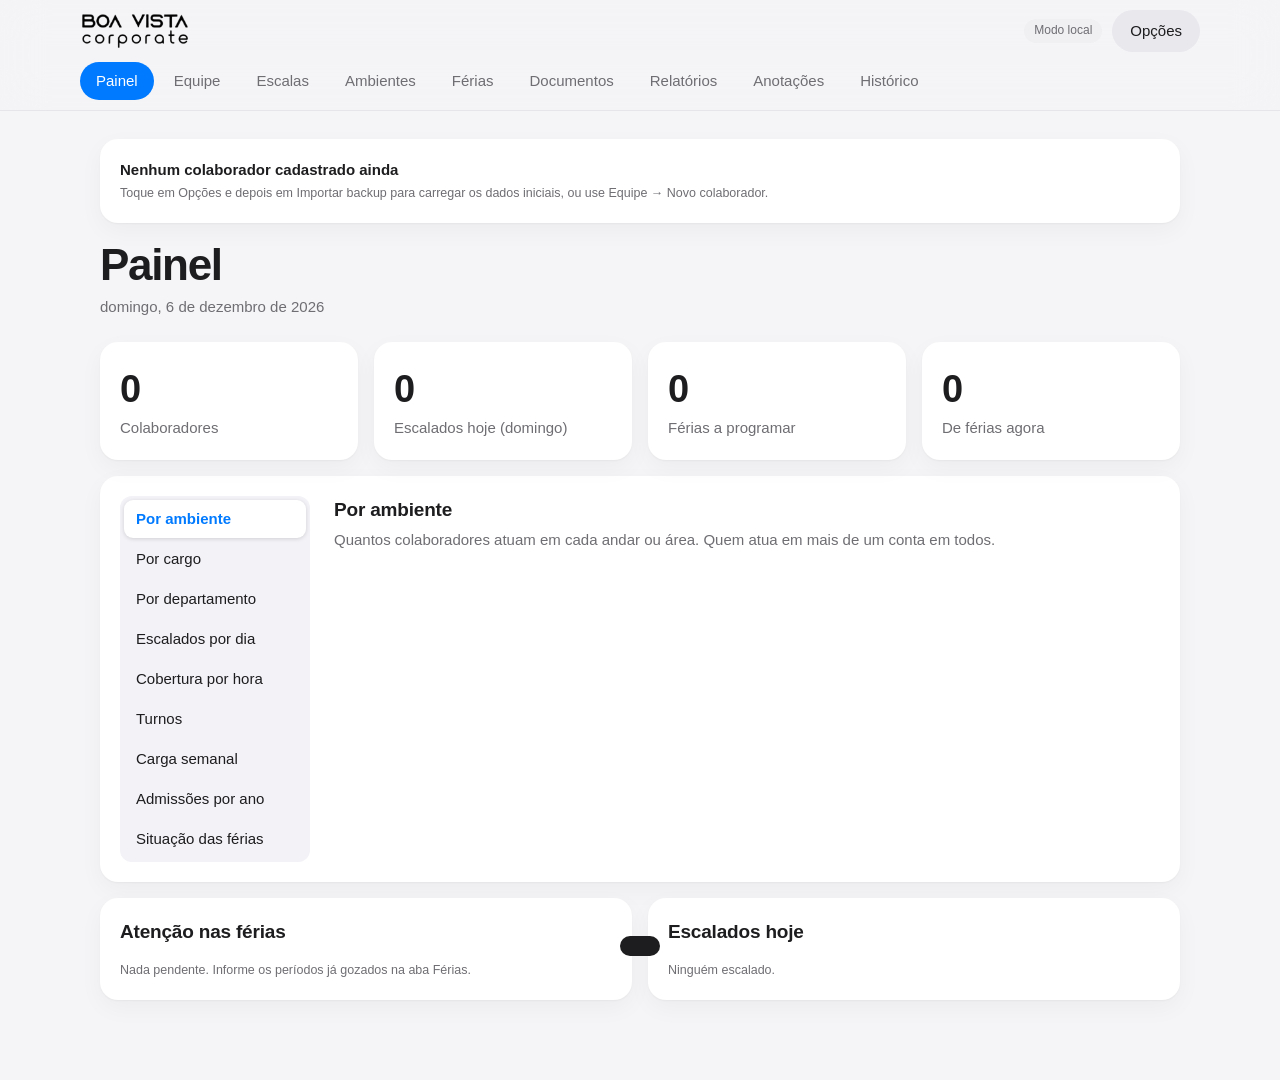
==== index.html @ d303cfd9 "Aplicativo Boa Vista Corporate · Equipe (PWA com sincronização) Painel de colaboradores, escalas, am" ====
<!doctype html>
<html lang="pt-BR">
<head>
<meta charset="utf-8">
<meta name="viewport" content="width=device-width,initial-scale=1,viewport-fit=cover">
<title>Boa Vista Corporate · Equipe</title>
<meta name="description" content="Colaboradores, escalas, férias e documentos do Boa Vista Corporate">
<meta name="theme-color" content="#f5f5f7">
<link rel="manifest" href="manifest.webmanifest">
<link rel="icon" href="assets/icon-192.png">
<link rel="apple-touch-icon" href="assets/apple-touch-icon.png">
<meta name="apple-mobile-web-app-capable" content="yes">
<meta name="mobile-web-app-capable" content="yes">
<meta name="apple-mobile-web-app-title" content="BV Equipe">
<meta name="apple-mobile-web-app-status-bar-style" content="default">
<link rel="stylesheet" href="css/app.css">
<script src="config.js"></script>
<script>if(window.BVC_CFG&&BVC_CFG.url&&BVC_CFG.key)document.documentElement.classList.add('lock')</script>
</head>
<body>
<div id="app">
<header>
<div class="top"><img src="assets/logo.png" alt="Boa Vista Corporate"><div class="tools" style="margin:0"><span id="sync" class="chip"></span><button class="b s" onclick="opcoes()">Opções</button></div></div>
<nav id="nav"></nav>
</header>
<main id="main"></main>
</div>
<input id="imp" type="file" accept=".json" hidden onchange="imp(this)">
<div id="sheet"></div>
<div id="toast"></div>
<script src="vendor/supabase.js"></script>
<script src="js/timbrado.js"></script>
<script src="js/docx.js"></script>
<script src="js/app.js"></script>
<script src="js/sync.js"></script>
</body>
</html>
---- css/app.css ----
:root{--bg:#f5f5f7;--ink:#1d1d1f;--mut:#6e6e73;--line:#e5e5ea;--g:#007aff;--gd:#1d1d1f;--go:#0062cc;--gl:#e5f1ff}
*{box-sizing:border-box;margin:0}
body{font:15px/1.47 -apple-system,BlinkMacSystemFont,"SF Pro Text","Segoe UI",Roboto,Helvetica,Arial,sans-serif;background:var(--bg);color:var(--ink);-webkit-font-smoothing:antialiased;padding-bottom:env(safe-area-inset-bottom)}
header{position:sticky;top:0;z-index:20;background:rgba(245,245,247,.82);backdrop-filter:saturate(180%) blur(22px);-webkit-backdrop-filter:saturate(180%) blur(22px);border-bottom:1px solid var(--line);padding:calc(10px + env(safe-area-inset-top)) 20px 10px}
.top{display:flex;align-items:center;justify-content:space-between;max-width:1120px;margin:auto;gap:12px}
.top img{height:38px}
nav{display:flex;gap:4px;max-width:1120px;margin:10px auto 0;overflow-x:auto;scrollbar-width:none}
nav button{border:0;background:transparent;font:inherit;font-weight:500;color:var(--mut);padding:8px 16px;border-radius:99px;cursor:pointer;white-space:nowrap;transition:background .25s,color .25s}
nav button:hover{background:#e8e8ed}
nav button.on{background:var(--g);color:#fff}
main{max-width:1120px;margin:auto;padding:28px 20px 80px}
main.in{animation:in .45s cubic-bezier(.2,.8,.2,1)}
@keyframes in{from{opacity:0;transform:translateY(10px)}to{opacity:1;transform:none}}
h1{font-size:clamp(30px,5vw,44px);font-weight:600;letter-spacing:-.03em;line-height:1.1}
h2{font-size:19px;font-weight:600;letter-spacing:-.01em;margin-bottom:12px}
.sub{color:var(--mut);margin:6px 0 24px}
.grid{display:grid;gap:16px}.g4{grid-template-columns:repeat(auto-fit,minmax(150px,1fr))}.g2{grid-template-columns:repeat(auto-fit,minmax(320px,1fr))}.g3{grid-template-columns:repeat(auto-fit,minmax(260px,1fr))}
.card{background:#fff;border-radius:18px;padding:20px;box-shadow:0 1px 2px rgba(0,0,0,.04),0 8px 24px rgba(0,0,0,.04);transition:transform .3s,box-shadow .3s}
.click{cursor:pointer}.click:hover{transform:translateY(-3px);box-shadow:0 12px 32px rgba(0,0,0,.09)}
.stat b{display:block;font-size:38px;font-weight:600;letter-spacing:-.03em}.stat span{color:var(--mut)}
.bar{margin:10px 0}.bar div:first-child{display:flex;justify-content:space-between;font-size:14px;margin-bottom:5px}
.bar i{display:block;height:8px;border-radius:9px;background:var(--gl)}.bar i u{display:block;height:100%;width:0;border-radius:9px;background:var(--g);transition:width .9s cubic-bezier(.2,.8,.2,1)}
.row{display:flex;align-items:center;gap:12px;padding:10px 0;border-top:1px solid var(--line)}.row:first-of-type{border-top:0}
.row .t{flex:1;min-width:0}.row small,small{color:var(--mut)}
.av{width:42px;height:42px;border-radius:50%;background:var(--gl);color:var(--go);display:grid;place-items:center;font-weight:600;flex:none}
.chip{display:inline-block;font-size:12px;font-weight:500;padding:3px 10px;border-radius:99px;background:#f0f0f3;color:var(--mut);white-space:nowrap}
.chip.g{background:var(--gl);color:var(--go)}.chip.o{background:#fff1dc;color:#a35d00}.chip.r{background:#ffe5e3;color:#b3261e}.chip.b{background:#e3f0ff;color:#0a58b5}
input,select,textarea{font:inherit;color:inherit;border:1px solid var(--line);background:#fff;border-radius:12px;padding:10px 12px;outline:0;transition:border .2s,box-shadow .2s;max-width:100%}
input:focus,select:focus,textarea:focus{border-color:var(--g);box-shadow:0 0 0 4px rgba(0,122,255,.25)}
button.b{font:inherit;font-weight:500;border:0;border-radius:99px;padding:10px 18px;cursor:pointer;background:var(--g);color:#fff;transition:transform .2s,filter .2s}
button.b:hover{filter:brightness(1.05)}button.b:active{transform:scale(.96)}
button.b.s{background:#e8e8ed;color:var(--ink)}button.b.d{background:#ffe5e3;color:#b3261e}
.tools{display:flex;gap:10px;flex-wrap:wrap;margin-bottom:18px;align-items:center}.tools input[type=search]{flex:1;min-width:180px}
table{width:100%;border-collapse:collapse;font-size:14px}th,td{text-align:left;padding:10px 8px;border-top:1px solid var(--line);white-space:nowrap}th{color:var(--mut);font-weight:500;border:0}
.wrap{overflow-x:auto}
.ov{position:fixed;inset:0;background:rgba(0,0,0,.35);backdrop-filter:blur(6px);z-index:50;display:flex;align-items:flex-end;justify-content:center;animation:fade .25s}
.md{background:#fff;width:min(680px,100%);max-height:92vh;overflow:auto;border-radius:26px 26px 0 0;padding:24px;animation:up .4s cubic-bezier(.2,.8,.2,1)}
@media(min-width:700px){.ov{align-items:center}.md{border-radius:26px}}
@keyframes fade{from{opacity:0}}@keyframes up{from{transform:translateY(40px) scale(.97);opacity:0}}
.f{display:grid;grid-template-columns:repeat(auto-fit,minmax(180px,1fr));gap:12px;margin:14px 0}.f label{display:flex;flex-direction:column;gap:4px;font-size:13px;color:var(--mut)}
.dr{display:flex;align-items:center;gap:6px;flex-wrap:wrap;padding:6px 0;border-top:1px solid var(--line)}.dr label{width:84px;font-size:14px}.dr input[type=time]{width:124px;padding:6px 8px}
.chips{display:flex;gap:8px;flex-wrap:wrap;margin-bottom:16px}.chips .chip button{border:0;background:none;cursor:pointer;color:inherit;margin-left:4px}
.nt{display:grid;grid-template-columns:260px 1fr;gap:16px}@media(max-width:800px){.nt{grid-template-columns:1fr}}
.fo{padding:8px 12px;border-radius:12px;cursor:pointer;display:flex;justify-content:space-between;transition:background .2s}.fo:hover{background:#f0f0f3}.fo.on{background:var(--gl);color:var(--go);font-weight:500}
pre.paper{white-space:pre-wrap;font:13px/1.6 ui-monospace,Menlo,monospace;background:#fff;border-radius:22px;padding:24px;overflow:auto}
#sheet{display:none;padding:20px}#sheet img{height:50px}#sheet pre{font:12px/1.5 ui-monospace,monospace;white-space:pre-wrap}
#toast{position:fixed;left:50%;bottom:24px;transform:translate(-50%,80px);background:var(--gd);color:#fff;padding:10px 20px;border-radius:99px;transition:transform .4s;z-index:99}#toast.on{transform:translate(-50%,0)}
@media print{#app{display:none!important}#sheet{display:block!important}body{background:#fff}}
@media(prefers-reduced-motion:reduce){*{animation:none!important;transition:none!important}}
:focus-visible{outline:3px solid var(--g);outline-offset:2px}
.pick{position:relative}.pick input{position:absolute;opacity:0;inset:0;width:100%;height:100%;margin:0;cursor:pointer}.pick span{display:inline-block;padding:7px 14px;border-radius:99px;background:#f2f2f7;color:var(--ink);font-size:14px;transition:background .2s,color .2s,transform .15s}.pick:hover span{background:#e5e5ea}.pick input:checked+span{background:var(--g);color:#fff}.pick input:focus-visible+span{outline:3px solid rgba(0,122,255,.4);outline-offset:2px}.pick input:active+span{transform:scale(.95)}
.ch{display:grid;grid-template-columns:190px 1fr;gap:24px}@media(max-width:760px){.ch{grid-template-columns:1fr}.sg{flex-direction:row!important;overflow-x:auto}}
.sg{display:flex;flex-direction:column;gap:2px;background:#f2f2f7;padding:4px;border-radius:12px;align-self:start}.sg button{border:0;background:transparent;font:inherit;text-align:left;padding:8px 12px;border-radius:9px;cursor:pointer;color:var(--ink);transition:background .25s,color .25s,box-shadow .25s;white-space:nowrap}.sg button.on{background:#fff;box-shadow:0 1px 4px rgba(0,0,0,.14);font-weight:600;color:var(--g)}
#chart.in{animation:in .4s cubic-bezier(.2,.8,.2,1)}
.cols{display:flex;gap:8px;align-items:flex-end;height:250px}.col{flex:1;min-width:0;display:flex;flex-direction:column;align-items:center;height:100%}.col b{font-size:12px;font-weight:600}.col i{flex:1;width:100%;display:flex;align-items:flex-end;margin:4px 0}.col u{display:block;width:100%;height:0;border-radius:7px 7px 2px 2px;transition:height .8s cubic-bezier(.2,.8,.2,1)}.col span{font-size:12px;color:var(--mut);height:16px;white-space:nowrap}
.dn{display:flex;gap:28px;align-items:center;flex-wrap:wrap}.lg div{display:flex;align-items:center;gap:8px;padding:4px 0}.lg i{width:10px;height:10px;border-radius:50%;flex:none}.lg b{margin-left:4px}
.paperbg{background:#e8e8ed;border-radius:18px;padding:18px;overflow:auto}.sheet{background:#fff;max-width:794px;margin:auto;padding:30px 42px;box-shadow:0 4px 24px rgba(0,0,0,.14);font:13px/1.55 Arial,Helvetica,sans-serif;color:#000}
.pg{width:100%;border-collapse:collapse}.pg>thead>tr>td,.pg>tbody>tr>td,.pg>tfoot>tr>td{border:0;padding:0;white-space:normal}
.sheet .lh{height:48px;width:auto;display:block;border-bottom:1px solid #bbb;padding-bottom:10px;margin-bottom:16px}.dt{text-align:center;font-size:16px;margin:12px 0}.dbox{background:#f2f2f2;padding:8px 14px;margin:8px 0 14px}.dh{background:#d9d9d9;border-left:4px solid #000;padding:5px 10px;margin:16px 0 8px;font-size:13px}.sheet h5{margin:12px 0 4px;font-size:13px}.sheet p{margin:6px 0;text-align:justify}.sheet ul{margin:4px 0 8px 22px}
.sheet .dtb{border-collapse:collapse;width:100%;font-size:11.5px;margin:6px 0 12px}.sheet .dtb th,.sheet .dtb td{border:1px solid #bfbfbf;padding:5px 7px;white-space:normal;vertical-align:top;text-align:left}.sheet .dtb th{background:#e7e7e7}.dsig{display:flex;gap:30px;margin-top:50px}.dsig div{flex:1;text-align:center}.dsig i{display:block;border-top:1px solid #000;margin-bottom:4px}.dsig small{display:block;color:#444}.ft{border-top:1px solid #ccc;margin-top:26px;padding-top:8px;text-align:center;font-size:10px;color:#333}
@media print{#sheet{padding:0}#sheet .sheet{box-shadow:none;max-width:none;padding:0}@page{size:A4;margin:14mm}.dtb tr,.dsig{break-inside:avoid}}
.lgd{margin:22px 0 10px;font-size:15px;color:var(--mut);font-weight:500}.lge{padding:14px 18px;margin-bottom:10px}.lgh{display:flex;align-items:center;gap:10px;flex-wrap:wrap}.lgh small{color:var(--mut)}.lgu{margin:8px 0 0 4px;padding-left:18px;color:#3a3a3c;font-size:14px}.lgu li{margin:2px 0}
.lock #app{visibility:hidden}
#login{position:fixed;inset:0;z-index:80;display:grid;place-items:center;background:var(--bg);padding:20px}
#login form{width:min(390px,100%);padding:28px}#login img{height:46px}
#upd{position:fixed;top:calc(12px + env(safe-area-inset-top));left:50%;transform:translateX(-50%);background:var(--gd);color:#fff;padding:8px 10px 8px 18px;border-radius:99px;z-index:120;display:flex;gap:14px;align-items:center;box-shadow:0 8px 28px rgba(0,0,0,.25);white-space:nowrap}
@media print{#login,#upd{display:none!important}}
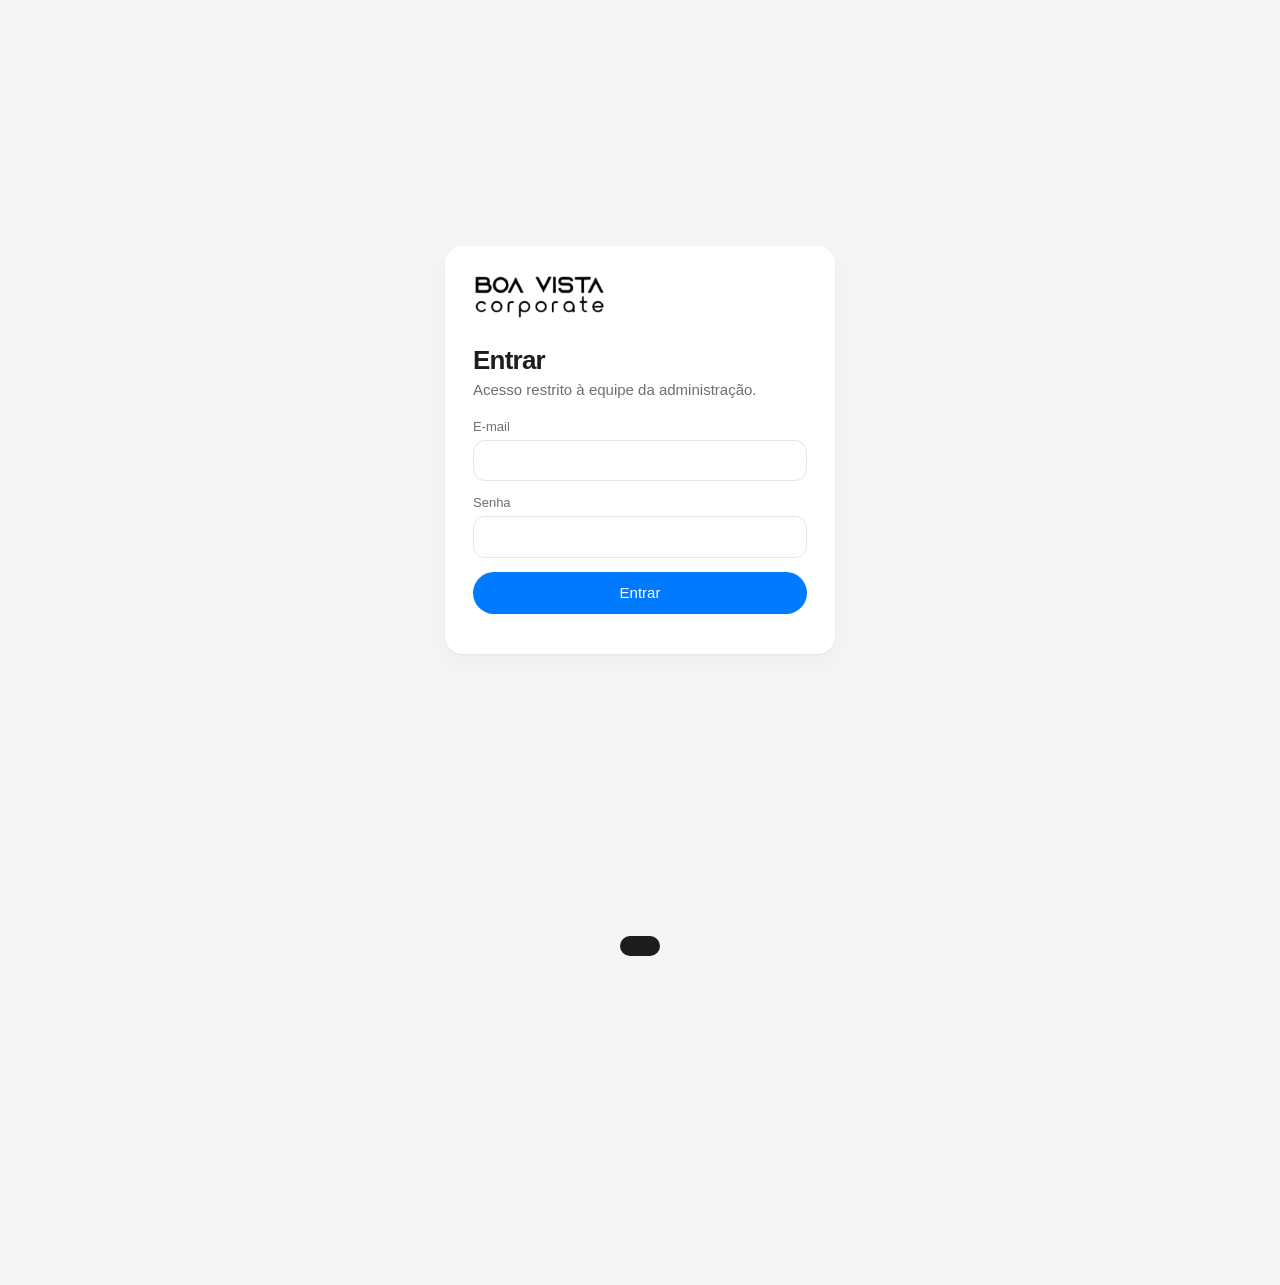
==== commit 53a32d7e: "Tema escuro, imagem e capa da empresa, link público de visualização e novo cargo Co-Authored-By: Cla" ====
--- a/index.html
+++ b/index.html
@@ -15,22 +15,25 @@
 <meta name="apple-mobile-web-app-status-bar-style" content="default">
 <link rel="stylesheet" href="css/app.css">
 <script src="config.js"></script>
+<script>(function(){try{var t=localStorage.getItem("bvc_theme")||"auto";if(t=="auto")t=matchMedia("(prefers-color-scheme: dark)").matches?"dark":"light";document.documentElement.dataset.theme=t;if(/^#v=/.test(location.hash))document.documentElement.classList.add("viewer")}catch(e){}})()</script>
 <script>if(window.BVC_CFG&&BVC_CFG.url&&BVC_CFG.key)document.documentElement.classList.add('lock')</script>
 </head>
 <body>
 <div id="app">
 <header>
-<div class="top"><img src="assets/logo.png" alt="Boa Vista Corporate"><div class="tools" style="margin:0"><span id="sync" class="chip"></span><button class="b s" onclick="opcoes()">Opções</button></div></div>
+<div class="top"><img id="hlogo" class="def" src="assets/logo.png" alt="Boa Vista Corporate"><div class="tools" style="margin:0"><span id="sync" class="chip"></span><button class="b s ic" id="tbtn" onclick="alternarTema()" aria-label="Alternar tema"></button><button class="b s" id="shbtn" hidden onclick="compartilhar()">Compartilhar</button><button class="b s" onclick="opcoes()">Opções</button></div></div>
 <nav id="nav"></nav>
 </header>
 <main id="main"></main>
 </div>
+<div id="viewer"><header class="vtop"><div><img id="vlogo" class="def" src="assets/logo.png" alt="Boa Vista Corporate"><span id="vbadge" class="chip">Carregando…</span></div></header><main id="vbody" class="in"></main></div>
 <input id="imp" type="file" accept=".json" hidden onchange="imp(this)">
 <div id="sheet"></div>
 <div id="toast"></div>
 <script src="vendor/supabase.js"></script>
 <script src="js/timbrado.js"></script>
 <script src="js/docx.js"></script>
+<script src="js/extras.js"></script>
 <script src="js/app.js"></script>
 <script src="js/sync.js"></script>
 </body>
--- a/css/app.css
+++ b/css/app.css
@@ -1,12 +1,13 @@
-:root{--bg:#f5f5f7;--ink:#1d1d1f;--mut:#6e6e73;--line:#e5e5ea;--g:#007aff;--gd:#1d1d1f;--go:#0062cc;--gl:#e5f1ff}
+:root{--bg:#f5f5f7;--ink:#1d1d1f;--mut:#6e6e73;--line:#e5e5ea;--g:#007aff;--gd:#1d1d1f;--go:#0062cc;--gl:#e5f1ff;--card:#fff;--inp:#fff;--hdr:rgba(245,245,247,.82);--hov:#e8e8ed;--chip:#f0f0f3;--sec:#e8e8ed;--seg:#f2f2f7;--pbg:#e8e8ed;--c-r:#b3261e;--c-o:#fff1dc;--c-ot:#a35d00;--c-rb:#ffe5e3;--c-bb:#e3f0ff;--c-bt:#0a58b5;--lgu:#3a3a3c;--sh:0 1px 2px rgba(0,0,0,.04),0 8px 24px rgba(0,0,0,.04);--shh:0 12px 32px rgba(0,0,0,.09)}
+:root[data-theme=dark]{color-scheme:dark;--bg:#000;--ink:#f5f5f7;--mut:#98989d;--line:#2c2c2e;--g:#0a84ff;--gd:#3a3a3c;--go:#64b5ff;--gl:rgba(10,132,255,.2);--card:#1c1c1e;--inp:#2c2c2e;--hdr:rgba(0,0,0,.72);--hov:#2c2c2e;--chip:#2c2c2e;--sec:#2c2c2e;--seg:#1c1c1e;--pbg:#2c2c2e;--c-r:#ff6961;--c-o:rgba(255,159,10,.18);--c-ot:#ffb340;--c-rb:rgba(255,69,58,.18);--c-bb:rgba(10,132,255,.2);--c-bt:#64b5ff;--lgu:#d1d1d6;--sh:0 0 0 1px rgba(255,255,255,.04);--shh:0 0 0 1px rgba(255,255,255,.1)}
 *{box-sizing:border-box;margin:0}
 body{font:15px/1.47 -apple-system,BlinkMacSystemFont,"SF Pro Text","Segoe UI",Roboto,Helvetica,Arial,sans-serif;background:var(--bg);color:var(--ink);-webkit-font-smoothing:antialiased;padding-bottom:env(safe-area-inset-bottom)}
-header{position:sticky;top:0;z-index:20;background:rgba(245,245,247,.82);backdrop-filter:saturate(180%) blur(22px);-webkit-backdrop-filter:saturate(180%) blur(22px);border-bottom:1px solid var(--line);padding:calc(10px + env(safe-area-inset-top)) 20px 10px}
+header{position:sticky;top:0;z-index:20;background:var(--hdr);backdrop-filter:saturate(180%) blur(22px);-webkit-backdrop-filter:saturate(180%) blur(22px);border-bottom:1px solid var(--line);padding:calc(10px + env(safe-area-inset-top)) 20px 10px}
 .top{display:flex;align-items:center;justify-content:space-between;max-width:1120px;margin:auto;gap:12px}
 .top img{height:38px}
 nav{display:flex;gap:4px;max-width:1120px;margin:10px auto 0;overflow-x:auto;scrollbar-width:none}
 nav button{border:0;background:transparent;font:inherit;font-weight:500;color:var(--mut);padding:8px 16px;border-radius:99px;cursor:pointer;white-space:nowrap;transition:background .25s,color .25s}
-nav button:hover{background:#e8e8ed}
+nav button:hover{background:var(--hov)}
 nav button.on{background:var(--g);color:#fff}
 main{max-width:1120px;margin:auto;padding:28px 20px 80px}
 main.in{animation:in .45s cubic-bezier(.2,.8,.2,1)}
@@ -15,53 +16,77 @@
 h2{font-size:19px;font-weight:600;letter-spacing:-.01em;margin-bottom:12px}
 .sub{color:var(--mut);margin:6px 0 24px}
 .grid{display:grid;gap:16px}.g4{grid-template-columns:repeat(auto-fit,minmax(150px,1fr))}.g2{grid-template-columns:repeat(auto-fit,minmax(320px,1fr))}.g3{grid-template-columns:repeat(auto-fit,minmax(260px,1fr))}
-.card{background:#fff;border-radius:18px;padding:20px;box-shadow:0 1px 2px rgba(0,0,0,.04),0 8px 24px rgba(0,0,0,.04);transition:transform .3s,box-shadow .3s}
-.click{cursor:pointer}.click:hover{transform:translateY(-3px);box-shadow:0 12px 32px rgba(0,0,0,.09)}
+.card{background:var(--card);border-radius:18px;padding:20px;box-shadow:var(--sh);transition:transform .3s,box-shadow .3s}
+.click{cursor:pointer}.click:hover{transform:translateY(-3px);box-shadow:var(--shh)}
 .stat b{display:block;font-size:38px;font-weight:600;letter-spacing:-.03em}.stat span{color:var(--mut)}
 .bar{margin:10px 0}.bar div:first-child{display:flex;justify-content:space-between;font-size:14px;margin-bottom:5px}
 .bar i{display:block;height:8px;border-radius:9px;background:var(--gl)}.bar i u{display:block;height:100%;width:0;border-radius:9px;background:var(--g);transition:width .9s cubic-bezier(.2,.8,.2,1)}
 .row{display:flex;align-items:center;gap:12px;padding:10px 0;border-top:1px solid var(--line)}.row:first-of-type{border-top:0}
 .row .t{flex:1;min-width:0}.row small,small{color:var(--mut)}
 .av{width:42px;height:42px;border-radius:50%;background:var(--gl);color:var(--go);display:grid;place-items:center;font-weight:600;flex:none}
-.chip{display:inline-block;font-size:12px;font-weight:500;padding:3px 10px;border-radius:99px;background:#f0f0f3;color:var(--mut);white-space:nowrap}
-.chip.g{background:var(--gl);color:var(--go)}.chip.o{background:#fff1dc;color:#a35d00}.chip.r{background:#ffe5e3;color:#b3261e}.chip.b{background:#e3f0ff;color:#0a58b5}
-input,select,textarea{font:inherit;color:inherit;border:1px solid var(--line);background:#fff;border-radius:12px;padding:10px 12px;outline:0;transition:border .2s,box-shadow .2s;max-width:100%}
+.chip{display:inline-block;font-size:12px;font-weight:500;padding:3px 10px;border-radius:99px;background:var(--chip);color:var(--mut);white-space:nowrap}
+.chip.g{background:var(--gl);color:var(--go)}.chip.o{background:var(--c-o);color:var(--c-ot)}.chip.r{background:var(--c-rb);color:var(--c-r)}.chip.b{background:var(--c-bb);color:var(--c-bt)}
+input,select,textarea{font:inherit;color:inherit;border:1px solid var(--line);background:var(--inp);border-radius:12px;padding:10px 12px;outline:0;transition:border .2s,box-shadow .2s;max-width:100%}
 input:focus,select:focus,textarea:focus{border-color:var(--g);box-shadow:0 0 0 4px rgba(0,122,255,.25)}
 button.b{font:inherit;font-weight:500;border:0;border-radius:99px;padding:10px 18px;cursor:pointer;background:var(--g);color:#fff;transition:transform .2s,filter .2s}
 button.b:hover{filter:brightness(1.05)}button.b:active{transform:scale(.96)}
-button.b.s{background:#e8e8ed;color:var(--ink)}button.b.d{background:#ffe5e3;color:#b3261e}
+button.b.s{background:var(--sec);color:var(--ink)}button.b.d{background:var(--c-rb);color:var(--c-r)}
 .tools{display:flex;gap:10px;flex-wrap:wrap;margin-bottom:18px;align-items:center}.tools input[type=search]{flex:1;min-width:180px}
 table{width:100%;border-collapse:collapse;font-size:14px}th,td{text-align:left;padding:10px 8px;border-top:1px solid var(--line);white-space:nowrap}th{color:var(--mut);font-weight:500;border:0}
 .wrap{overflow-x:auto}
 .ov{position:fixed;inset:0;background:rgba(0,0,0,.35);backdrop-filter:blur(6px);z-index:50;display:flex;align-items:flex-end;justify-content:center;animation:fade .25s}
-.md{background:#fff;width:min(680px,100%);max-height:92vh;overflow:auto;border-radius:26px 26px 0 0;padding:24px;animation:up .4s cubic-bezier(.2,.8,.2,1)}
+.md{background:var(--card);width:min(680px,100%);max-height:92vh;overflow:auto;border-radius:26px 26px 0 0;padding:24px;animation:up .4s cubic-bezier(.2,.8,.2,1)}
 @media(min-width:700px){.ov{align-items:center}.md{border-radius:26px}}
 @keyframes fade{from{opacity:0}}@keyframes up{from{transform:translateY(40px) scale(.97);opacity:0}}
 .f{display:grid;grid-template-columns:repeat(auto-fit,minmax(180px,1fr));gap:12px;margin:14px 0}.f label{display:flex;flex-direction:column;gap:4px;font-size:13px;color:var(--mut)}
 .dr{display:flex;align-items:center;gap:6px;flex-wrap:wrap;padding:6px 0;border-top:1px solid var(--line)}.dr label{width:84px;font-size:14px}.dr input[type=time]{width:124px;padding:6px 8px}
 .chips{display:flex;gap:8px;flex-wrap:wrap;margin-bottom:16px}.chips .chip button{border:0;background:none;cursor:pointer;color:inherit;margin-left:4px}
 .nt{display:grid;grid-template-columns:260px 1fr;gap:16px}@media(max-width:800px){.nt{grid-template-columns:1fr}}
-.fo{padding:8px 12px;border-radius:12px;cursor:pointer;display:flex;justify-content:space-between;transition:background .2s}.fo:hover{background:#f0f0f3}.fo.on{background:var(--gl);color:var(--go);font-weight:500}
-pre.paper{white-space:pre-wrap;font:13px/1.6 ui-monospace,Menlo,monospace;background:#fff;border-radius:22px;padding:24px;overflow:auto}
+.fo{padding:8px 12px;border-radius:12px;cursor:pointer;display:flex;justify-content:space-between;transition:background .2s}.fo:hover{background:var(--hov)}.fo.on{background:var(--gl);color:var(--go);font-weight:500}
+pre.paper{white-space:pre-wrap;font:13px/1.6 ui-monospace,Menlo,monospace;background:var(--card);border-radius:22px;padding:24px;overflow:auto}
 #sheet{display:none;padding:20px}#sheet img{height:50px}#sheet pre{font:12px/1.5 ui-monospace,monospace;white-space:pre-wrap}
 #toast{position:fixed;left:50%;bottom:24px;transform:translate(-50%,80px);background:var(--gd);color:#fff;padding:10px 20px;border-radius:99px;transition:transform .4s;z-index:99}#toast.on{transform:translate(-50%,0)}
 @media print{#app{display:none!important}#sheet{display:block!important}body{background:#fff}}
 @media(prefers-reduced-motion:reduce){*{animation:none!important;transition:none!important}}
 :focus-visible{outline:3px solid var(--g);outline-offset:2px}
-.pick{position:relative}.pick input{position:absolute;opacity:0;inset:0;width:100%;height:100%;margin:0;cursor:pointer}.pick span{display:inline-block;padding:7px 14px;border-radius:99px;background:#f2f2f7;color:var(--ink);font-size:14px;transition:background .2s,color .2s,transform .15s}.pick:hover span{background:#e5e5ea}.pick input:checked+span{background:var(--g);color:#fff}.pick input:focus-visible+span{outline:3px solid rgba(0,122,255,.4);outline-offset:2px}.pick input:active+span{transform:scale(.95)}
+.pick{position:relative}.pick input{position:absolute;opacity:0;inset:0;width:100%;height:100%;margin:0;cursor:pointer}.pick span{display:inline-block;padding:7px 14px;border-radius:99px;background:var(--seg);color:var(--ink);font-size:14px;transition:background .2s,color .2s,transform .15s}.pick:hover span{background:var(--hov)}.pick input:checked+span{background:var(--g);color:#fff}.pick input:focus-visible+span{outline:3px solid rgba(0,122,255,.4);outline-offset:2px}.pick input:active+span{transform:scale(.95)}
 .ch{display:grid;grid-template-columns:190px 1fr;gap:24px}@media(max-width:760px){.ch{grid-template-columns:1fr}.sg{flex-direction:row!important;overflow-x:auto}}
-.sg{display:flex;flex-direction:column;gap:2px;background:#f2f2f7;padding:4px;border-radius:12px;align-self:start}.sg button{border:0;background:transparent;font:inherit;text-align:left;padding:8px 12px;border-radius:9px;cursor:pointer;color:var(--ink);transition:background .25s,color .25s,box-shadow .25s;white-space:nowrap}.sg button.on{background:#fff;box-shadow:0 1px 4px rgba(0,0,0,.14);font-weight:600;color:var(--g)}
+.sg{display:flex;flex-direction:column;gap:2px;background:var(--seg);padding:4px;border-radius:12px;align-self:start}.sg button{border:0;background:transparent;font:inherit;text-align:left;padding:8px 12px;border-radius:9px;cursor:pointer;color:var(--ink);transition:background .25s,color .25s,box-shadow .25s;white-space:nowrap}.sg button.on{background:var(--card);box-shadow:0 1px 4px rgba(0,0,0,.14);font-weight:600;color:var(--g)}
 #chart.in{animation:in .4s cubic-bezier(.2,.8,.2,1)}
 .cols{display:flex;gap:8px;align-items:flex-end;height:250px}.col{flex:1;min-width:0;display:flex;flex-direction:column;align-items:center;height:100%}.col b{font-size:12px;font-weight:600}.col i{flex:1;width:100%;display:flex;align-items:flex-end;margin:4px 0}.col u{display:block;width:100%;height:0;border-radius:7px 7px 2px 2px;transition:height .8s cubic-bezier(.2,.8,.2,1)}.col span{font-size:12px;color:var(--mut);height:16px;white-space:nowrap}
 .dn{display:flex;gap:28px;align-items:center;flex-wrap:wrap}.lg div{display:flex;align-items:center;gap:8px;padding:4px 0}.lg i{width:10px;height:10px;border-radius:50%;flex:none}.lg b{margin-left:4px}
-.paperbg{background:#e8e8ed;border-radius:18px;padding:18px;overflow:auto}.sheet{background:#fff;max-width:794px;margin:auto;padding:30px 42px;box-shadow:0 4px 24px rgba(0,0,0,.14);font:13px/1.55 Arial,Helvetica,sans-serif;color:#000}
+.paperbg{background:var(--pbg);border-radius:18px;padding:18px;overflow:auto}.sheet{background:#fff;max-width:794px;margin:auto;padding:30px 42px;box-shadow:0 4px 24px rgba(0,0,0,.14);font:13px/1.55 Arial,Helvetica,sans-serif;color:#000}
 .pg{width:100%;border-collapse:collapse}.pg>thead>tr>td,.pg>tbody>tr>td,.pg>tfoot>tr>td{border:0;padding:0;white-space:normal}
 .sheet .lh{height:48px;width:auto;display:block;border-bottom:1px solid #bbb;padding-bottom:10px;margin-bottom:16px}.dt{text-align:center;font-size:16px;margin:12px 0}.dbox{background:#f2f2f2;padding:8px 14px;margin:8px 0 14px}.dh{background:#d9d9d9;border-left:4px solid #000;padding:5px 10px;margin:16px 0 8px;font-size:13px}.sheet h5{margin:12px 0 4px;font-size:13px}.sheet p{margin:6px 0;text-align:justify}.sheet ul{margin:4px 0 8px 22px}
 .sheet .dtb{border-collapse:collapse;width:100%;font-size:11.5px;margin:6px 0 12px}.sheet .dtb th,.sheet .dtb td{border:1px solid #bfbfbf;padding:5px 7px;white-space:normal;vertical-align:top;text-align:left}.sheet .dtb th{background:#e7e7e7}.dsig{display:flex;gap:30px;margin-top:50px}.dsig div{flex:1;text-align:center}.dsig i{display:block;border-top:1px solid #000;margin-bottom:4px}.dsig small{display:block;color:#444}.ft{border-top:1px solid #ccc;margin-top:26px;padding-top:8px;text-align:center;font-size:10px;color:#333}
 @media print{#sheet{padding:0}#sheet .sheet{box-shadow:none;max-width:none;padding:0}@page{size:A4;margin:14mm}.dtb tr,.dsig{break-inside:avoid}}
-.lgd{margin:22px 0 10px;font-size:15px;color:var(--mut);font-weight:500}.lge{padding:14px 18px;margin-bottom:10px}.lgh{display:flex;align-items:center;gap:10px;flex-wrap:wrap}.lgh small{color:var(--mut)}.lgu{margin:8px 0 0 4px;padding-left:18px;color:#3a3a3c;font-size:14px}.lgu li{margin:2px 0}
+.lgd{margin:22px 0 10px;font-size:15px;color:var(--mut);font-weight:500}.lge{padding:14px 18px;margin-bottom:10px}.lgh{display:flex;align-items:center;gap:10px;flex-wrap:wrap}.lgh small{color:var(--mut)}.lgu{margin:8px 0 0 4px;padding-left:18px;color:var(--lgu);font-size:14px}.lgu li{margin:2px 0}
 .lock #app{visibility:hidden}
 #login{position:fixed;inset:0;z-index:80;display:grid;place-items:center;background:var(--bg);padding:20px}
 #login form{width:min(390px,100%);padding:28px}#login img{height:46px}
 #upd{position:fixed;top:calc(12px + env(safe-area-inset-top));left:50%;transform:translateX(-50%);background:var(--gd);color:#fff;padding:8px 10px 8px 18px;border-radius:99px;z-index:120;display:flex;gap:14px;align-items:center;box-shadow:0 8px 28px rgba(0,0,0,.25);white-space:nowrap}
 @media print{#login,#upd{display:none!important}}
+
+/* tema, marca e capa */
+html{background:var(--bg)}
+#hlogo.def,#vlogo.def,#login img.def,.avatar img.def{transition:filter .25s}
+:root[data-theme=dark] #hlogo.def,:root[data-theme=dark] #vlogo.def,:root[data-theme=dark] #login img.def,:root[data-theme=dark] .avatar img.def{filter:brightness(0) invert(1)}
+#hlogo.custom,#vlogo.custom,#login img.custom{border-radius:9px;max-width:170px;object-fit:contain}
+button.b.ic{padding:0;width:38px;height:38px;display:inline-grid;place-items:center}
+.seg{display:inline-flex;background:var(--seg);padding:3px;border-radius:12px}.seg button{border:0;background:transparent;font:inherit;padding:8px 16px;border-radius:9px;cursor:pointer;color:var(--ink);transition:background .25s}.seg button.on{background:var(--card);box-shadow:0 1px 4px rgba(0,0,0,.18);font-weight:600;color:var(--g)}
+.hero{margin-bottom:26px}
+.cover{height:clamp(120px,24vw,230px);border-radius:20px;background:linear-gradient(135deg,#0a84ff,#5e5ce6 60%,#bf5af2) center/cover no-repeat;position:relative}
+.cover .cam{position:absolute;right:12px;bottom:12px;display:flex;gap:6px;align-items:center;padding:8px 14px;background:rgba(255,255,255,.92);color:#1d1d1f;backdrop-filter:blur(8px)}
+.hrow{display:flex;align-items:flex-end;gap:16px;padding:0 10px;margin-top:-46px;position:relative}
+.avw{position:relative;flex:none}
+.avatar{width:96px;height:96px;border-radius:24px;background:var(--card);border:4px solid var(--bg);display:grid;place-items:center;overflow:hidden}
+.avatar img{width:100%;height:100%;object-fit:cover}.avatar img.def{object-fit:contain;padding:14px}
+.cam2{position:absolute;right:-8px;bottom:-8px}
+.hinfo{padding-bottom:4px;min-width:0}.hinfo h1{font-size:clamp(22px,4.5vw,34px)}
+.row.lk{flex-wrap:wrap}
+#viewer{display:none}
+html.viewer #app,html.viewer #login{display:none!important}html.viewer #viewer{display:block}
+.vtop{position:sticky;top:0;z-index:20;background:var(--hdr);backdrop-filter:saturate(180%) blur(22px);-webkit-backdrop-filter:saturate(180%) blur(22px);border-bottom:1px solid var(--line);padding:calc(10px + env(safe-area-inset-top)) 20px 10px}
+.vtop div{display:flex;align-items:center;justify-content:space-between;max-width:1120px;margin:auto;gap:12px}.vtop img{height:38px}
+@media print{#viewer{display:none!important}}
+.hrow{pointer-events:none}.hrow>*{pointer-events:auto}
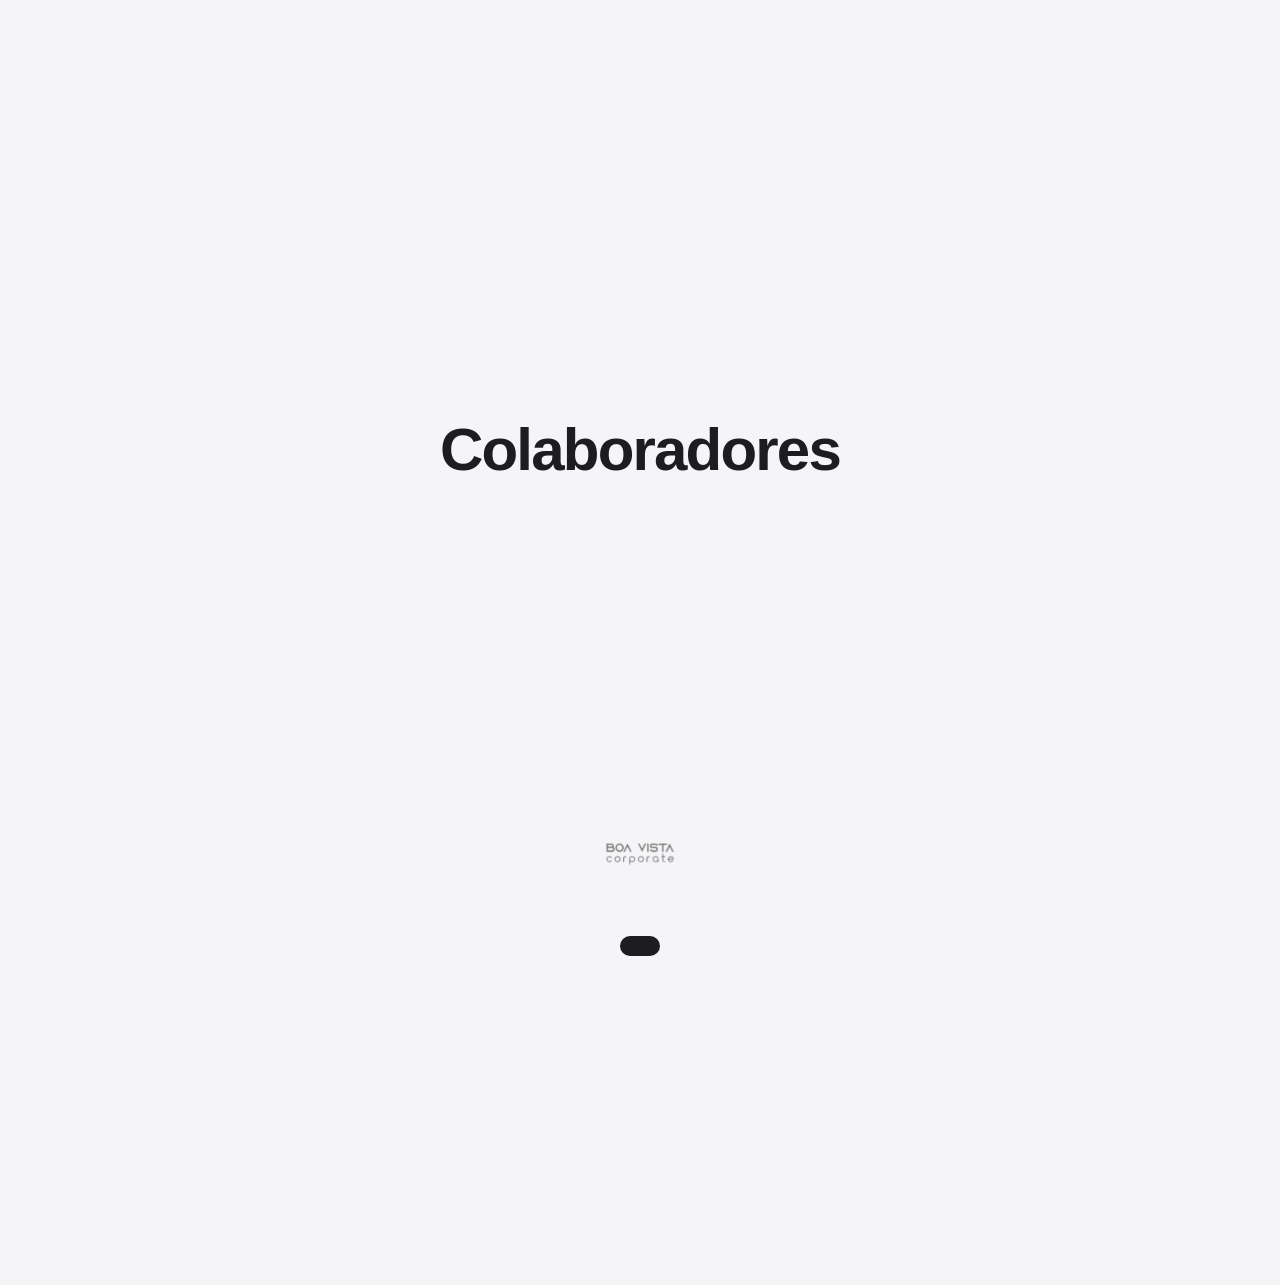
==== commit 230d5623: "Tela de abertura, opção de centralizar a imagem da empresa Co-Authored-By: Claude Sonnet 5.5 <norepl" ====
--- a/index.html
+++ b/index.html
@@ -3,7 +3,7 @@
 <head>
 <meta charset="utf-8">
 <meta name="viewport" content="width=device-width,initial-scale=1,viewport-fit=cover">
-<title>Boa Vista Corporate · Equipe</title>
+<title>Colaboradores · Boa Vista Corporate</title>
 <meta name="description" content="Colaboradores, escalas, férias e documentos do Boa Vista Corporate">
 <meta name="theme-color" content="#f5f5f7">
 <link rel="manifest" href="manifest.webmanifest">
@@ -11,7 +11,7 @@
 <link rel="apple-touch-icon" href="assets/apple-touch-icon.png">
 <meta name="apple-mobile-web-app-capable" content="yes">
 <meta name="mobile-web-app-capable" content="yes">
-<meta name="apple-mobile-web-app-title" content="BV Equipe">
+<meta name="apple-mobile-web-app-title" content="Colaboradores">
 <meta name="apple-mobile-web-app-status-bar-style" content="default">
 <link rel="stylesheet" href="css/app.css">
 <script src="config.js"></script>
@@ -19,6 +19,7 @@
 <script>if(window.BVC_CFG&&BVC_CFG.url&&BVC_CFG.key)document.documentElement.classList.add('lock')</script>
 </head>
 <body>
+<div id="splash" aria-hidden="true"><h1>Colaboradores</h1><img class="def" src="assets/logo.png" alt=""></div>
 <div id="app">
 <header>
 <div class="top"><img id="hlogo" class="def" src="assets/logo.png" alt="Boa Vista Corporate"><div class="tools" style="margin:0"><span id="sync" class="chip"></span><button class="b s ic" id="tbtn" onclick="alternarTema()" aria-label="Alternar tema"></button><button class="b s" id="shbtn" hidden onclick="compartilhar()">Compartilhar</button><button class="b s" onclick="opcoes()">Opções</button></div></div>
--- a/css/app.css
+++ b/css/app.css
@@ -90,3 +90,14 @@
 .vtop div{display:flex;align-items:center;justify-content:space-between;max-width:1120px;margin:auto;gap:12px}.vtop img{height:38px}
 @media print{#viewer{display:none!important}}
 .hrow{pointer-events:none}.hrow>*{pointer-events:auto}
+
+.hero.c .hrow{flex-direction:column;align-items:center;text-align:center;padding:0;gap:10px}.hero.c .hinfo{padding-bottom:0}
+#splash{position:fixed;inset:0;z-index:200;background:var(--bg);display:flex;flex-direction:column;align-items:center;justify-content:center;transition:opacity .5s ease,visibility .5s;cursor:pointer}
+#splash.out{opacity:0;visibility:hidden}
+#splash h1{font-size:clamp(36px,9vw,60px);animation:spin .9s cubic-bezier(.2,.8,.2,1)}
+#splash img{position:absolute;bottom:calc(34px + env(safe-area-inset-bottom));height:24px;width:auto;opacity:.5;animation:spin 1.2s .2s both cubic-bezier(.2,.8,.2,1)}
+@keyframes spin{from{opacity:0;transform:translateY(12px)}}
+:root[data-theme=dark] #splash img.def{filter:brightness(0) invert(1)}
+html.viewer #splash{display:none}
+@media print{#splash{display:none!important}}
+.hero.c .cover .cam{top:12px;bottom:auto}
